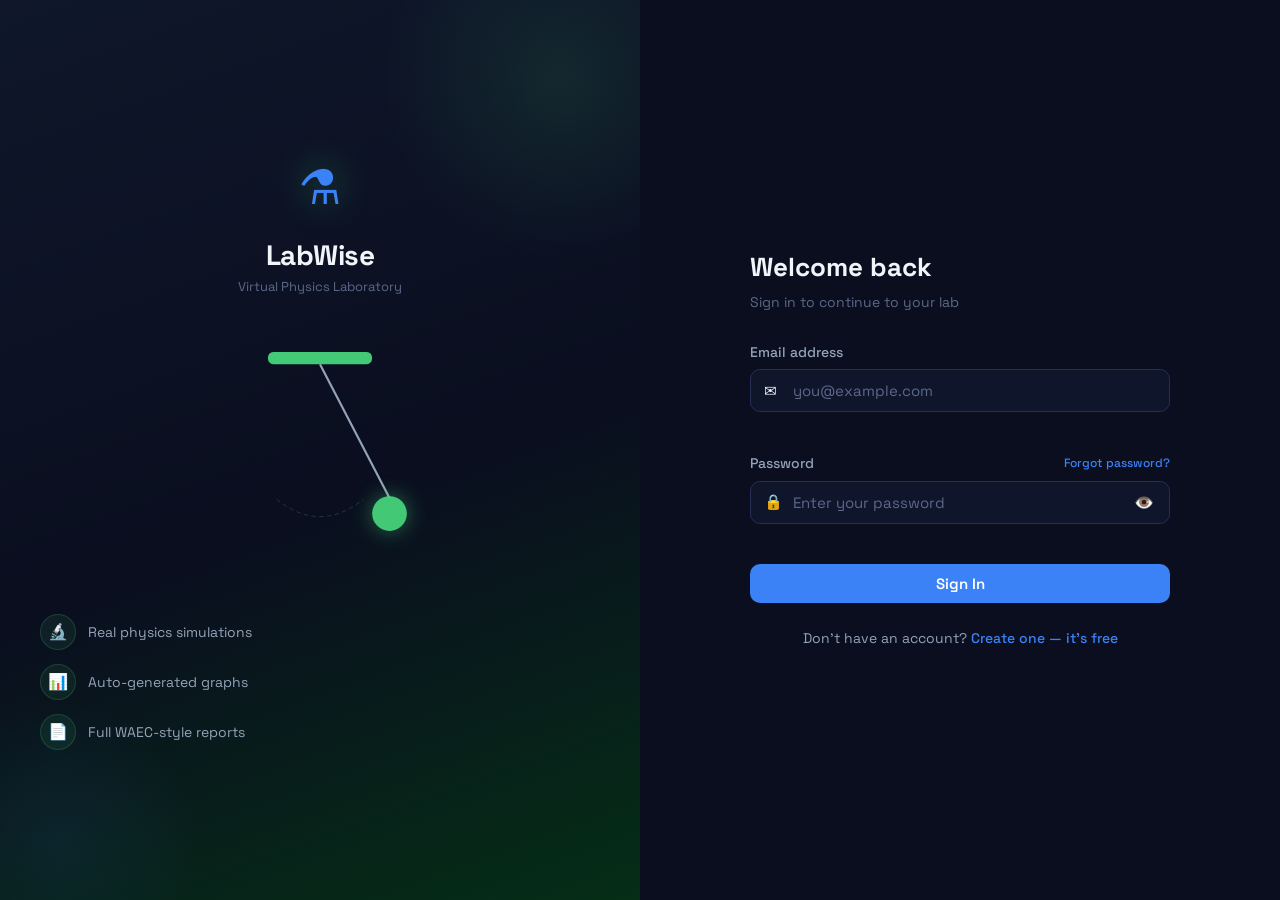
==== pages/account.html @ ffd5ac5e "frontend initial commit" ====
<!DOCTYPE html>
<html lang="en">
<head>
  <meta charset="UTF-8"/>
  <meta name="viewport" content="width=device-width, initial-scale=1.0"/>
  <title>LabWise — Account</title>
  <link rel="stylesheet" href="../css/global.css"/>
  <link rel="stylesheet" href="../css/sidebar.css"/>
  <link rel="stylesheet" href="../css/pages.css"/>
</head>
<body>

  <div class="sidebar" id="sidebar"></div>

  <div class="main-content">
    <div class="page-header">
      <h1>Account</h1>
      <p>Your profile, plan, and experiment history.</p>
    </div>

    <div class="page-content">
      <div class="settings-grid">

        <!-- Profile card -->
        <div class="profile-card">
          <div class="profile-avatar" id="profile-avatar">U</div>
          <div class="profile-name"  id="profile-name">—</div>
          <div class="profile-email" id="profile-email">—</div>
          <span class="profile-tier-badge tier-free" id="profile-tier-badge">Free</span>

          <div class="profile-stats">
            <div class="profile-stat-row">
              <span>Member since</span>
              <span id="stat-joined">—</span>
            </div>
            <div class="profile-stat-row">
              <span>Sessions this month</span>
              <span id="stat-sessions-month">—</span>
            </div>
            <div class="profile-stat-row">
              <span>Monthly limit</span>
              <span id="stat-sessions-limit">—</span>
            </div>
            <div class="profile-stat-row">
              <span>Total completed</span>
              <span id="stat-total-completed">—</span>
            </div>
          </div>

          <a href="upgrade.html" class="btn-primary btn-full"
             style="margin-top:18px;">⭐ Upgrade Plan</a>
        </div>

        <!-- Right panels -->
        <div class="settings-panels">

          <!-- Account info -->
          <div class="settings-panel">
            <h3>Account Info</h3>
            <p class="panel-desc">Your registered details.</p>
            <div class="settings-row">
              <div class="settings-row-label">
                <strong>Username</strong>
                <span id="info-username">—</span>
              </div>
            </div>
            <div class="settings-row">
              <div class="settings-row-label">
                <strong>Email</strong>
                <span id="info-email">—</span>
              </div>
            </div>
            <div class="settings-row">
              <div class="settings-row-label">
                <strong>Phone</strong>
                <span id="info-phone">Not set</span>
              </div>
            </div>
            <div class="settings-row">
              <div class="settings-row-label">
                <strong>Email verified</strong>
                <span id="info-verified">—</span>
              </div>
            </div>
          </div>

          <!-- Experiment history -->
          <div class="settings-panel">
            <h3>Experiments Done</h3>
            <p class="panel-desc">Your recent sessions.</p>
            <div class="sessions-list" id="account-sessions-list">
              <div class="sessions-empty" id="account-sessions-empty">
                No experiments yet.
              </div>
            </div>
            <a href="results.html" class="btn-secondary"
               style="margin-top:14px;">View all results →</a>
          </div>

          <!-- Help -->
          <div class="settings-panel">
            <h3>Need Help?</h3>
            <p class="panel-desc">
              Have a question or issue with LabWise? Contact support.
            </p>
            <a href="mailto:support@labwise.app" class="btn-secondary">
              ✉️ Contact Admin / Support
            </a>
          </div>

        </div>
      </div>
    </div>
  </div>

  <script src="../js/utils/storage.js"></script>
  <script src="../js/utils/router.js"></script>
  <script src="../js/api/authApi.js"></script>
  <script src="../js/api/experimentApi.js"></script>
  <script src="../js/ui/sidebar.js"></script>
  <script src="../js/ui/account.js"></script>
</body>
</html>
---- css/global.css ----
/* ============================================================
   LabWise — global.css
   CSS custom properties, reset, typography, shared components.
   Every page imports this first.
   ============================================================ */

/* ── Google Fonts ── */
@import url('https://fonts.googleapis.com/css2?family=Space+Grotesk:wght@400;500;600;700&family=JetBrains+Mono:wght@400;500;600&display=swap');

/* ── Design tokens ── */
:root {
  /* Backgrounds */
  --bg-base:        #0a0e1f;
  --bg-surface:     #0f152b;
  --bg-card:        #161e38;
  --bg-card-hover:  #1b2444;
  --bg-input:       #0f152b;

  /* Borders */
  --border:         #232f54;
  --border-focus:   #3b82f6;

  /* Text */
  --text-primary:   #f1f5f9;
  --text-secondary: #94a3b8;
  --text-muted:     #5b6889;

  /* Brand colours */
  --green:          #4ade80;
  --green-dark:     #22c55e;
  --blue:           #3b82f6;
  --blue-dark:      #2563eb;
  --cyan:           #22d3ee;
  --yellow:         #f59e0b;
  --red:            #ef4444;
  --purple:         #8b5cf6;

  /* Typography */
  --font-main:  'Space Grotesk', system-ui, sans-serif;
  --font-mono:  'JetBrains Mono', 'Courier New', monospace;

  /* Border radii */
  --radius-sm:  6px;
  --radius-md:  10px;
  --radius-lg:  16px;
  --radius-xl:  24px;

  /* Shadows */
  --shadow-sm:  0 2px 8px  rgba(0,0,0,0.30);
  --shadow-md:  0 4px 20px rgba(0,0,0,0.40);
  --shadow-lg:  0 8px 40px rgba(0,0,0,0.50);

  /* Transitions */
  --transition: 0.2s ease;
}

/* ── Reset ── */
*, *::before, *::after { box-sizing: border-box; margin: 0; padding: 0; }
html  { font-size: 16px; scroll-behavior: smooth; }
body  {
  font-family: var(--font-main);
  background: var(--bg-base);
  color: var(--text-primary);
  line-height: 1.6;
  min-height: 100vh;
}
h1, h2, h3, h4, h5 { line-height: 1.3; font-weight: 600; }
p   { color: var(--text-secondary); }
a   { color: var(--blue); text-decoration: none; }
a:hover { text-decoration: underline; }
img, svg { display: block; max-width: 100%; }
button   { cursor: pointer; font-family: var(--font-main); }
input, select, textarea { font-family: var(--font-main); }
ul, ol   { list-style: none; }

/* ── Buttons ── */
.btn-primary {
  display: inline-flex;
  align-items: center;
  justify-content: center;
  gap: 8px;
  padding: 10px 22px;
  background: var(--blue);
  color: #fff;
  border: none;
  border-radius: var(--radius-md);
  font-size: 15px;
  font-weight: 600;
  text-decoration: none;
  transition: background var(--transition), transform var(--transition), box-shadow var(--transition);
  white-space: nowrap;
}
.btn-primary:hover {
  background: var(--blue-dark);
  transform: translateY(-1px);
  box-shadow: 0 4px 16px rgba(59,130,246,0.4);
  text-decoration: none;
  color: #fff;
}
.btn-primary:active  { transform: translateY(0); }
.btn-primary:disabled { opacity: 0.5; cursor: not-allowed; transform: none; }

.btn-secondary {
  display: inline-flex;
  align-items: center;
  justify-content: center;
  gap: 8px;
  padding: 10px 20px;
  background: rgba(255,255,255,0.03);
  color: var(--text-secondary);
  border: 1px solid var(--border);
  border-radius: var(--radius-md);
  font-size: 14px;
  font-weight: 500;
  text-decoration: none;
  transition: all var(--transition);
  white-space: nowrap;
}
.btn-secondary:hover {
  background: var(--bg-card-hover);
  color: var(--text-primary);
  border-color: var(--blue);
  box-shadow: 0 0 16px rgba(59,130,246,0.15);
  text-decoration: none;
}
.btn-secondary:disabled { opacity: 0.4; cursor: not-allowed; }

.btn-danger {
  display: inline-flex;
  align-items: center;
  justify-content: center;
  gap: 8px;
  padding: 10px 20px;
  background: rgba(239,68,68,0.1);
  color: var(--red);
  border: 1px solid rgba(239,68,68,0.3);
  border-radius: var(--radius-md);
  font-size: 14px;
  font-weight: 600;
  text-decoration: none;
  transition: all var(--transition);
  white-space: nowrap;
}
.btn-danger:hover {
  background: rgba(239,68,68,0.2);
  box-shadow: 0 0 16px rgba(239,68,68,0.2);
}

.btn-full  { width: 100%; }
.btn-large { padding: 13px 28px; font-size: 16px; }

.btn-text-link {
  background: none;
  border: none;
  color: var(--text-secondary);
  font-size: 14px;
  font-weight: 500;
  padding: 0;
  cursor: pointer;
}
.btn-text-link:hover { color: var(--text-primary); }

/* ── Forms ── */
.form-group {
  display: flex;
  flex-direction: column;
  gap: 6px;
}
.form-group label {
  font-size: 14px;
  font-weight: 500;
  color: var(--text-secondary);
}
.label-row {
  display: flex;
  align-items: center;
  justify-content: space-between;
}
.link-small {
  font-size: 12px;
  color: var(--blue);
  font-weight: 500;
}
.optional-tag {
  color: var(--text-muted);
  font-size: 12px;
  font-weight: 400;
}

/* Input wrapper: icon prefix + optional toggle button */
.input-wrapper {
  position: relative;
  display: flex;
  align-items: center;
}
.input-icon {
  position: absolute;
  left: 14px;
  font-size: 15px;
  pointer-events: none;
  z-index: 1;
}

input[type="text"],
input[type="email"],
input[type="password"],
input[type="number"],
input[type="tel"],
select {
  width: 100%;
  padding: 11px 14px;
  background: var(--bg-input);
  border: 1.5px solid var(--border);
  border-radius: var(--radius-md);
  color: var(--text-primary);
  font-size: 15px;
  outline: none;
  transition: border-color var(--transition), box-shadow var(--transition);
}
input:focus, select:focus {
  border-color: var(--border-focus);
  box-shadow: 0 0 0 3px rgba(59,130,246,0.15);
}
input::placeholder { color: var(--text-muted); }
input:disabled, select:disabled { opacity: 0.5; cursor: not-allowed; }

/* Input with icon prefix: shift text right */
.input-wrapper input,
.input-wrapper select {
  padding-left: 42px;
}

.toggle-password {
  position: absolute;
  right: 12px;
  background: none;
  border: none;
  font-size: 16px;
  color: var(--text-muted);
  cursor: pointer;
  padding: 4px;
}

.field-error  { font-size: 12px; color: var(--red);   min-height: 16px; }
.field-ok     { font-size: 12px; color: var(--green);  min-height: 16px; }

.form-error {
  padding: 10px 14px;
  background: rgba(239,68,68,0.08);
  border: 1px solid rgba(239,68,68,0.25);
  border-radius: var(--radius-md);
  color: var(--red);
  font-size: 14px;
}
.form-success {
  padding: 10px 14px;
  background: rgba(74,222,128,0.08);
  border: 1px solid rgba(74,222,128,0.25);
  border-radius: var(--radius-md);
  color: var(--green);
  font-size: 14px;
}

/* Number picker (− val +) */
.number-picker {
  display: inline-flex;
  align-items: center;
  border: 1.5px solid var(--border);
  border-radius: var(--radius-md);
  overflow: hidden;
}
.picker-btn {
  width: 38px; height: 38px;
  background: var(--bg-card);
  border: none;
  color: var(--text-primary);
  font-size: 20px;
  line-height: 1;
  cursor: pointer;
  transition: background var(--transition);
  display: flex; align-items: center; justify-content: center;
}
.picker-btn:hover { background: var(--bg-card-hover); }
.picker-val {
  min-width: 48px;
  text-align: center;
  font-family: var(--font-mono);
  font-weight: 700;
  font-size: 15px;
  color: var(--text-primary);
  padding: 0 4px;
}

/* Input with unit suffix */
.input-with-unit {
  position: relative;
  display: flex;
  align-items: center;
}
.input-with-unit input { padding-right: 52px; }
.unit-label {
  position: absolute;
  right: 14px;
  font-size: 12px;
  color: var(--text-muted);
  font-family: var(--font-mono);
  pointer-events: none;
}

/* ── Tier badge ── */
.tier-tag {
  font-size: 11px;
  font-weight: 700;
  padding: 3px 10px;
  border-radius: 20px;
  text-transform: uppercase;
  letter-spacing: 0.5px;
  display: inline-block;
}
.tier-free  { background: rgba(74,222,128,0.10); color: var(--green);  }
.tier-paid  { background: rgba(245,158,11,0.10); color: var(--yellow); }
.tier-tier1 { background: rgba(59,130,246,0.10); color: var(--blue);   }
.tier-tier2 { background: rgba(34,211,238,0.10); color: var(--cyan);   }
.tier-tier3 { background: rgba(74,222,128,0.10); color: var(--green);  }

/* ── Status pill ── */
.status-pill {
  display: inline-block;
  font-size: 11px;
  font-weight: 700;
  padding: 4px 12px;
  border-radius: 20px;
}
.status-pill.completed   { background: rgba(74,222,128,0.10); color: var(--green);  }
.status-pill.in_progress { background: rgba(245,158,11,0.10); color: var(--yellow); }

/* ── Glass card ── */
.glass-card {
  background: rgba(255,255,255,0.03);
  border: 1px solid rgba(255,255,255,0.06);
  backdrop-filter: blur(12px);
  -webkit-backdrop-filter: blur(12px);
  border-radius: var(--radius-lg);
}

/* ── Shared page layout (sidebar pages) ── */
.page-header {
  padding: 28px 32px 0;
}
.page-header h1 {
  font-size: 24px;
  font-weight: 700;
  color: var(--text-primary);
}
.page-header p {
  font-size: 14px;
  color: var(--text-muted);
  margin-top: 4px;
}
.page-content {
  padding: 24px 32px 48px;
  max-width: 1200px;
}

/* ── Section header ── */
.section-header {
  display: flex;
  align-items: center;
  justify-content: space-between;
  margin-bottom: 18px;
}
.section-header h3 {
  font-size: 18px;
  font-weight: 700;
  color: var(--text-primary);
}
.section-link {
  font-size: 13px;
  font-weight: 600;
  color: var(--blue);
}

/* ── Utilities ── */
.hidden   { display: none !important; }
.mono     { font-family: var(--font-mono); }
.text-green  { color: var(--green);  }
.text-red    { color: var(--red);    }
.text-blue   { color: var(--blue);   }
.text-cyan   { color: var(--cyan);   }
.text-yellow { color: var(--yellow); }
.text-muted  { color: var(--text-muted); }
.text-center { text-align: center; }

/* ── Spinner ── */
.spinner {
  width: 20px; height: 20px;
  border: 2px solid var(--border);
  border-top-color: var(--blue);
  border-radius: 50%;
  animation: spin 0.7s linear infinite;
  display: inline-block;
}
@keyframes spin { to { transform: rotate(360deg); } }

/* ── Scrollbar ── */
::-webkit-scrollbar { width: 6px; height: 6px; }
::-webkit-scrollbar-track { background: var(--bg-surface); }
::-webkit-scrollbar-thumb { background: var(--border); border-radius: 3px; }
::-webkit-scrollbar-thumb:hover { background: var(--text-muted); }

/* ── Experiment colour backgrounds ── */
.pendulum-bg { background: linear-gradient(135deg, #052e16 0%, #14532d 100%); }
.hookes-bg   { background: linear-gradient(135deg, #082f49 0%, #0c4a6e 100%); }
.moments-bg  { background: linear-gradient(135deg, #2e1065 0%, #3b0764 100%); }

/* ── Responsive padding for small screens ── */
@media (max-width: 700px) {
  .page-header  { padding: 20px 16px 0; }
  .page-content { padding: 16px 16px 40px; }
}
---- css/sidebar.css ----
/* ============================================================
   LabWise — sidebar.css

   Persistent sidebar navigation present on every authenticated
   page. Default: 70px (icons only). Hover: 240px (icons +
   labels). Transition: 0.3s cubic-bezier.

   CRITICAL layout rule:
     <div class="sidebar" id="sidebar"></div>
     <div class="main-content">...</div>

   Both elements must be DIRECT SIBLINGS at the top level of
   <body> so the CSS sibling selector works:
     .sidebar:hover ~ .main-content { margin-left: 240px; }
   ============================================================ */

/* ── Sidebar shell ── */
.sidebar {
  position: fixed;
  top: 0;
  left: 0;
  height: 100vh;
  width: 70px;
  background: rgba(10, 14, 31, 0.92);
  backdrop-filter: blur(20px);
  -webkit-backdrop-filter: blur(20px);
  border-right: 1px solid rgba(255,255,255,0.06);
  display: flex;
  flex-direction: column;
  z-index: 1000;
  overflow: hidden;
  transition:
    width       0.3s cubic-bezier(0.4, 0, 0.2, 1),
    box-shadow  0.3s ease;
}

.sidebar:hover {
  width: 240px;
  box-shadow: 8px 0 48px rgba(59,130,246,0.15);
}

/* ── Logo / brand area ── */
.sidebar-logo {
  display: flex;
  align-items: center;
  gap: 14px;
  padding: 22px 23px;
  border-bottom: 1px solid rgba(255,255,255,0.06);
  text-decoration: none;
  white-space: nowrap;
  flex-shrink: 0;
}
.sidebar-logo:hover { text-decoration: none; }

.sidebar-logo-icon {
  font-size: 24px;
  flex-shrink: 0;
  filter: drop-shadow(0 0 8px rgba(74,222,128,0.45));
}
.sidebar-logo-text {
  font-size: 18px;
  font-weight: 700;
  color: var(--text-primary);
  opacity: 0;
  transform: translateX(-8px);
  transition: opacity 0.22s ease 0.06s, transform 0.22s ease 0.06s;
}
.sidebar:hover .sidebar-logo-text {
  opacity: 1;
  transform: translateX(0);
}

/* ── Navigation menu ── */
.sidebar-menu {
  flex: 1;
  display: flex;
  flex-direction: column;
  padding: 12px 0;
  gap: 2px;
  overflow-y: auto;
  overflow-x: hidden;
}

/* Hide scrollbar visually but keep functional */
.sidebar-menu::-webkit-scrollbar { width: 0; }

/* ── Individual menu item ── */
.sidebar-item {
  display: flex;
  align-items: center;
  gap: 16px;
  padding: 12px 23px;
  color: var(--text-secondary);
  text-decoration: none;
  white-space: nowrap;
  border-left: 3px solid transparent;
  cursor: pointer;
  position: relative;
  transition:
    background    0.2s ease,
    color         0.2s ease,
    border-color  0.2s ease,
    box-shadow    0.2s ease;
}
.sidebar-item:hover {
  background: rgba(59,130,246,0.08);
  color: var(--text-primary);
  border-left-color: rgba(59,130,246,0.3);
  text-decoration: none;
}
/* Active page highlight */
.sidebar-item.active {
  background: rgba(59,130,246,0.13);
  color: var(--blue);
  border-left-color: var(--blue);
  box-shadow: inset 0 0 28px rgba(59,130,246,0.12);
}
.sidebar-item.active .sidebar-icon {
  filter: drop-shadow(0 0 6px rgba(59,130,246,0.55));
}

/* Icon */
.sidebar-icon {
  font-size: 19px;
  flex-shrink: 0;
  width: 24px;
  text-align: center;
  transition: filter 0.2s ease;
}

/* Label — hidden until sidebar is hovered */
.sidebar-label {
  font-size: 14px;
  font-weight: 500;
  opacity: 0;
  transform: translateX(-8px);
  transition: opacity 0.2s ease 0.05s, transform 0.2s ease 0.05s;
  pointer-events: none;
}
.sidebar:hover .sidebar-label {
  opacity: 1;
  transform: translateX(0);
}

/* ── User block (avatar + name + tier) ── */
.sidebar-user {
  display: flex;
  align-items: center;
  gap: 12px;
  padding: 14px 23px;
  border-top: 1px solid rgba(255,255,255,0.06);
  white-space: nowrap;
  flex-shrink: 0;
}
.sidebar-user-avatar {
  width: 34px;
  height: 34px;
  border-radius: 50%;
  background: linear-gradient(135deg, var(--blue), var(--green-dark));
  display: flex;
  align-items: center;
  justify-content: center;
  font-weight: 700;
  font-size: 14px;
  color: #fff;
  flex-shrink: 0;
  box-shadow: 0 0 14px rgba(59,130,246,0.35);
}
.sidebar-user-info {
  opacity: 0;
  transform: translateX(-8px);
  transition: opacity 0.2s ease 0.05s, transform 0.2s ease 0.05s;
  overflow: hidden;
  min-width: 0;
}
.sidebar:hover .sidebar-user-info {
  opacity: 1;
  transform: translateX(0);
}
.sidebar-user-name {
  font-size: 13px;
  font-weight: 600;
  color: var(--text-primary);
  white-space: nowrap;
  overflow: hidden;
  text-overflow: ellipsis;
  max-width: 140px;
}
.sidebar-user-tier {
  font-size: 10px;
  font-weight: 700;
  letter-spacing: 0.5px;
  padding: 2px 8px;
  border-radius: 20px;
  display: inline-block;
  margin-top: 3px;
  text-transform: uppercase;
}
.sidebar-user-tier.tier-free  { background: rgba(148,163,184,0.12); color: var(--text-muted); }
.sidebar-user-tier.tier-tier1 { background: rgba(59,130,246,0.12);  color: var(--blue); }
.sidebar-user-tier.tier-tier2 { background: rgba(34,211,238,0.12);  color: var(--cyan); }
.sidebar-user-tier.tier-tier3 { background: rgba(74,222,128,0.12);  color: var(--green); }

/* ── Footer (logout only) ── */
.sidebar-footer {
  border-top: 1px solid rgba(255,255,255,0.06);
  padding: 8px 0;
  flex-shrink: 0;
}
.sidebar-footer .sidebar-item:hover {
  background: rgba(239,68,68,0.08);
  color: var(--red);
  border-left-color: rgba(239,68,68,0.4);
  box-shadow: inset 0 0 20px rgba(239,68,68,0.08);
}

/* ── Main content margin adjustment ── */
.main-content {
  margin-left: 70px;
  min-height: 100vh;
  transition: margin-left 0.3s cubic-bezier(0.4, 0, 0.2, 1);
}
/* Pure CSS: no JS needed to shift content on sidebar hover */
.sidebar:hover ~ .main-content {
  margin-left: 240px;
}

/* ── Mobile: sidebar stays at 60px, no expand ── */
@media (max-width: 768px) {
  .sidebar,
  .sidebar:hover {
    width: 60px;
    box-shadow: none;
  }
  .sidebar-label,
  .sidebar-logo-text,
  .sidebar-user-info {
    display: none;
  }
  .main-content,
  .sidebar:hover ~ .main-content {
    margin-left: 60px;
  }
}
---- css/pages.css ----
/* ============================================================
   LabWise — pages.css
   Shared styles for inner authenticated pages:
   Experiments, Results, Account, Settings, Upgrade.
   ============================================================ */

/* ── Tier banner ── */
.tier-banner {
  display: flex;
  align-items: center;
  justify-content: space-between;
  gap: 16px;
  padding: 16px 20px;
  border-radius: var(--radius-lg);
  background: linear-gradient(135deg,rgba(59,130,246,0.10),rgba(34,211,238,0.06));
  border: 1px solid rgba(59,130,246,0.18);
  margin-bottom: 28px;
  flex-wrap: wrap;
}
.tier-banner-text { font-size: 14px; color: var(--text-secondary); }
.tier-banner-text strong { color: var(--text-primary); }

/* ── Full experiments grid ── */
.exp-full-grid {
  display: grid;
  grid-template-columns: repeat(3,1fr);
  gap: 20px;
}
.exp-full-card {
  background: rgba(255,255,255,0.03);
  border: 1px solid rgba(255,255,255,0.06);
  border-radius: var(--radius-lg);
  overflow: hidden;
  display: flex;
  flex-direction: column;
  transition: all 0.25s ease;
  position: relative;
}
.exp-full-card:hover:not(.locked) {
  border-color: rgba(59,130,246,0.35);
  box-shadow: 0 8px 32px rgba(59,130,246,0.15);
  transform: translateY(-4px);
}
.exp-full-card-header {
  height: 140px;
  display: flex; align-items: center; justify-content: center;
  font-size: 54px;
}
.exp-full-card-body { padding: 20px; display: flex; flex-direction: column; gap: 10px; flex: 1; }
.exp-full-card-body h3 { font-size: 17px; font-weight: 700; color: var(--text-primary); }
.exp-full-card-body p  { font-size: 13px; color: var(--text-secondary); line-height: 1.5; flex: 1; }
.exp-full-formula {
  font-family: var(--font-mono);
  font-size: 13px; color: var(--cyan);
  background: rgba(34,211,238,0.06);
  border: 1px solid rgba(34,211,238,0.15);
  border-radius: var(--radius-sm);
  padding: 7px 12px; text-align: center;
}
.exp-full-card-footer {
  display: flex; align-items: center; justify-content: space-between; margin-top: 8px;
}
.exp-full-card .lock-overlay {
  position: absolute; inset: 0;
  display: flex; flex-direction: column;
  align-items: center; justify-content: center;
  gap: 10px;
  background: rgba(10,14,31,0.62);
  padding: 20px; text-align: center;
}
.lock-overlay-icon { font-size: 30px; }
.lock-overlay-text { font-size: 13px; color: var(--text-secondary); }

/* ── Results table ── */
.filter-row {
  display: flex; gap: 10px; flex-wrap: wrap; margin-bottom: 22px;
}
.filter-chip {
  padding: 7px 16px;
  border-radius: 20px;
  border: 1px solid var(--border);
  background: rgba(255,255,255,0.02);
  color: var(--text-secondary);
  font-size: 13px; font-weight: 600;
  cursor: pointer;
  transition: all var(--transition);
}
.filter-chip:hover { border-color: rgba(59,130,246,0.3); color: var(--text-primary); }
.filter-chip.active {
  background: rgba(59,130,246,0.10);
  border-color: var(--blue);
  color: var(--blue);
}
.results-wrap {
  background: rgba(255,255,255,0.03);
  border: 1px solid rgba(255,255,255,0.06);
  border-radius: var(--radius-lg);
  overflow: hidden;
}
.results-table { width: 100%; border-collapse: collapse; }
.results-table th {
  text-align: left;
  font-size: 12px; font-weight: 700;
  color: var(--text-muted);
  text-transform: uppercase;
  letter-spacing: 0.5px;
  padding: 14px 18px;
  border-bottom: 1px solid rgba(255,255,255,0.06);
}
.results-table td {
  padding: 13px 18px;
  font-size: 14px;
  color: var(--text-secondary);
  border-bottom: 1px solid rgba(255,255,255,0.04);
}
.results-table tr:last-child td { border-bottom: none; }
.results-table tr.clickable { cursor: pointer; transition: background 0.15s ease; }
.results-table tr.clickable:hover { background: rgba(59,130,246,0.05); }
.results-exp-cell { display: flex; align-items: center; gap: 10px; }
.results-icon {
  width: 32px; height: 32px;
  border-radius: var(--radius-sm);
  display: flex; align-items: center; justify-content: center;
  font-size: 15px; flex-shrink: 0;
}
.results-icon.pendulum { background: rgba(74,222,128,0.10); }
.results-icon.hookes   { background: rgba(34,211,238,0.10); }
.results-icon.moments  { background: rgba(139,92,246,0.10); }
.results-exp-name { color: var(--text-primary); font-weight: 600; }
.results-empty {
  text-align: center; padding: 60px 20px;
  color: var(--text-muted);
}
.results-empty-icon { font-size: 40px; margin-bottom: 12px; }

/* ── Settings grid ── */
.settings-grid {
  display: grid;
  grid-template-columns: 260px 1fr;
  gap: 24px;
  align-items: start;
}
.profile-card {
  background: rgba(255,255,255,0.03);
  border: 1px solid rgba(255,255,255,0.06);
  border-radius: var(--radius-lg);
  padding: 28px 22px;
  display: flex; flex-direction: column;
  align-items: center; text-align: center; gap: 6px;
}
.profile-avatar {
  width: 72px; height: 72px;
  border-radius: 50%;
  background: linear-gradient(135deg, var(--blue), var(--green-dark));
  display: flex; align-items: center; justify-content: center;
  font-size: 28px; font-weight: 700; color: #fff;
  box-shadow: 0 0 24px rgba(59,130,246,0.3);
  margin-bottom: 10px;
}
.profile-name  { font-size: 18px; font-weight: 700; color: var(--text-primary); }
.profile-email { font-size: 13px; color: var(--text-muted); }
.profile-tier-badge {
  margin-top: 10px; padding: 5px 16px;
  border-radius: 20px; font-size: 12px;
  font-weight: 700; text-transform: uppercase; letter-spacing: 0.5px;
}
.profile-tier-badge.tier-free  { background: rgba(148,163,184,0.12); color: var(--text-muted); }
.profile-tier-badge.tier-tier1 { background: rgba(59,130,246,0.12);  color: var(--blue);  }
.profile-tier-badge.tier-tier2 { background: rgba(34,211,238,0.12);  color: var(--cyan);  }
.profile-tier-badge.tier-tier3 { background: rgba(74,222,128,0.12);  color: var(--green); }
.profile-stats {
  width: 100%; margin-top: 16px;
  padding-top: 16px;
  border-top: 1px solid rgba(255,255,255,0.06);
  display: flex; flex-direction: column; gap: 10px;
}
.profile-stat-row {
  display: flex; justify-content: space-between; font-size: 13px;
}
.profile-stat-row span:first-child { color: var(--text-muted); }
.profile-stat-row span:last-child  { color: var(--text-primary); font-weight: 600; font-family: var(--font-mono); }

.settings-panels { display: flex; flex-direction: column; gap: 18px; }
.settings-panel {
  background: rgba(255,255,255,0.03);
  border: 1px solid rgba(255,255,255,0.06);
  border-radius: var(--radius-lg);
  padding: 22px 24px;
}
.settings-panel h3 { font-size: 15px; font-weight: 700; color: var(--text-primary); margin-bottom: 4px; }
.panel-desc { font-size: 12px; color: var(--text-muted); margin-bottom: 16px; }
.settings-row {
  display: flex; align-items: center; justify-content: space-between;
  padding: 12px 0;
  border-bottom: 1px solid rgba(255,255,255,0.04);
}
.settings-row:last-of-type { border-bottom: none; padding-bottom: 0; }
.settings-row-label strong { font-size: 14px; color: var(--text-primary); font-weight: 600; display: block; }
.settings-row-label span   { font-size: 12px; color: var(--text-muted); }

/* ── Toggle switch ── */
.toggle-switch { position: relative; width: 46px; height: 26px; flex-shrink: 0; }
.toggle-switch input { opacity: 0; width: 0; height: 0; }
.toggle-slider {
  position: absolute; inset: 0;
  background: var(--bg-input);
  border: 1.5px solid var(--border);
  border-radius: 26px;
  cursor: pointer;
  transition: all 0.2s ease;
}
.toggle-slider::before {
  content: '';
  position: absolute;
  width: 18px; height: 18px;
  left: 3px; top: 3px;
  background: var(--text-muted);
  border-radius: 50%;
  transition: all 0.2s ease;
}
.toggle-switch input:checked + .toggle-slider {
  background: rgba(59,130,246,0.15);
  border-color: var(--blue);
}
.toggle-switch input:checked + .toggle-slider::before {
  transform: translateX(18px);
  background: var(--blue);
  box-shadow: 0 0 8px rgba(59,130,246,0.6);
}

/* ── Theme options ── */
.theme-options { display: flex; gap: 12px; }
.theme-option {
  flex: 1; padding: 14px 10px;
  border-radius: var(--radius-md);
  border: 1.5px solid var(--border);
  text-align: center; cursor: pointer;
  transition: all var(--transition);
  font-size: 13px; font-weight: 600;
  color: var(--text-secondary);
}
.theme-option:hover { border-color: rgba(59,130,246,0.3); color: var(--text-primary); }
.theme-option.active {
  border-color: var(--blue);
  background: rgba(59,130,246,0.08);
  color: var(--blue);
  box-shadow: 0 0 16px rgba(59,130,246,0.12);
}
.theme-option-icon { font-size: 22px; margin-bottom: 6px; }

/* ── Sessions list (account page) ── */
.sessions-list { display: flex; flex-direction: column; gap: 10px; }
.session-row {
  display: flex; align-items: center; justify-content: space-between;
  padding: 12px 14px;
  background: rgba(255,255,255,0.02);
  border: 1px solid rgba(255,255,255,0.04);
  border-radius: var(--radius-md);
  font-size: 13px;
  cursor: pointer;
  transition: border-color var(--transition);
}
.session-row:hover { border-color: rgba(59,130,246,0.2); }
.session-row-left  { display: flex; align-items: center; gap: 12px; }
.session-icon {
  width: 32px; height: 32px;
  border-radius: var(--radius-sm);
  display: flex; align-items: center; justify-content: center;
  font-size: 14px;
}
.session-icon.pendulum { background: rgba(74,222,128,0.10); }
.session-icon.hookes   { background: rgba(34,211,238,0.10); }
.session-icon.moments  { background: rgba(139,92,246,0.10); }
.session-title { font-weight: 600; color: var(--text-primary); }
.session-date  { color: var(--text-muted); font-size: 11px; }
.sessions-empty {
  text-align: center; padding: 28px;
  color: var(--text-muted); font-size: 13px;
  border: 1px dashed rgba(255,255,255,0.07);
  border-radius: var(--radius-md);
}

/* ── Upgrade page ── */
.upgrade-grid {
  display: grid;
  grid-template-columns: repeat(4,1fr);
  gap: 18px;
  align-items: start;
}
.upgrade-card {
  background: rgba(255,255,255,0.03);
  border: 1px solid rgba(255,255,255,0.06);
  border-radius: var(--radius-lg);
  padding: 24px 18px;
  display: flex; flex-direction: column; gap: 14px;
  position: relative;
  transition: all var(--transition);
}
.upgrade-card.current-plan {
  border-color: rgba(74,222,128,0.35);
  box-shadow: 0 0 24px rgba(74,222,128,0.10);
}
.upgrade-card.featured {
  border-color: rgba(59,130,246,0.45);
  box-shadow: 0 12px 48px rgba(59,130,246,0.18);
  transform: translateY(-6px);
}
.upgrade-badge {
  position: absolute; top: -13px; left: 50%;
  transform: translateX(-50%);
  background: var(--blue); color: #fff;
  font-size: 11px; font-weight: 700;
  padding: 4px 14px; border-radius: 20px;
  white-space: nowrap;
}
.upgrade-current-badge {
  position: absolute; top: -13px; left: 50%;
  transform: translateX(-50%);
  background: var(--green-dark); color: #052e16;
  font-size: 11px; font-weight: 700;
  padding: 4px 14px; border-radius: 20px;
  white-space: nowrap;
}
.upgrade-card-name  { font-size: 15px; font-weight: 700; color: var(--text-primary); }
.upgrade-card-price {
  font-size: 26px; font-weight: 700;
  font-family: var(--font-mono); color: var(--text-primary);
}
.upgrade-card-price span { font-size: 13px; color: var(--text-muted); font-weight: 400; font-family: var(--font-main); }
.upgrade-divider { height: 1px; background: rgba(255,255,255,0.06); }
.upgrade-features {
  list-style: none; display: flex; flex-direction: column; gap: 9px; flex: 1;
}
.upgrade-features li { font-size: 13px; color: var(--text-secondary); display: flex; align-items: flex-start; gap: 8px; line-height: 1.4; }
.upgrade-features li.no { color: var(--text-muted); }

/* ── Danger zone ── */
.danger-panel { border-color: rgba(239,68,68,0.2); }
.danger-panel h3 { color: var(--red); }

/* ── Responsive ── */
@media (max-width:1100px) {
  .exp-full-grid   { grid-template-columns: repeat(2,1fr); }
  .upgrade-grid    { grid-template-columns: repeat(2,1fr); }
  .upgrade-card.featured { transform: none; }
  .settings-grid   { grid-template-columns: 1fr; }
}
@media (max-width:700px) {
  .exp-full-grid   { grid-template-columns: 1fr; }
  .upgrade-grid    { grid-template-columns: 1fr; }
  .filter-row      { gap: 8px; }
}
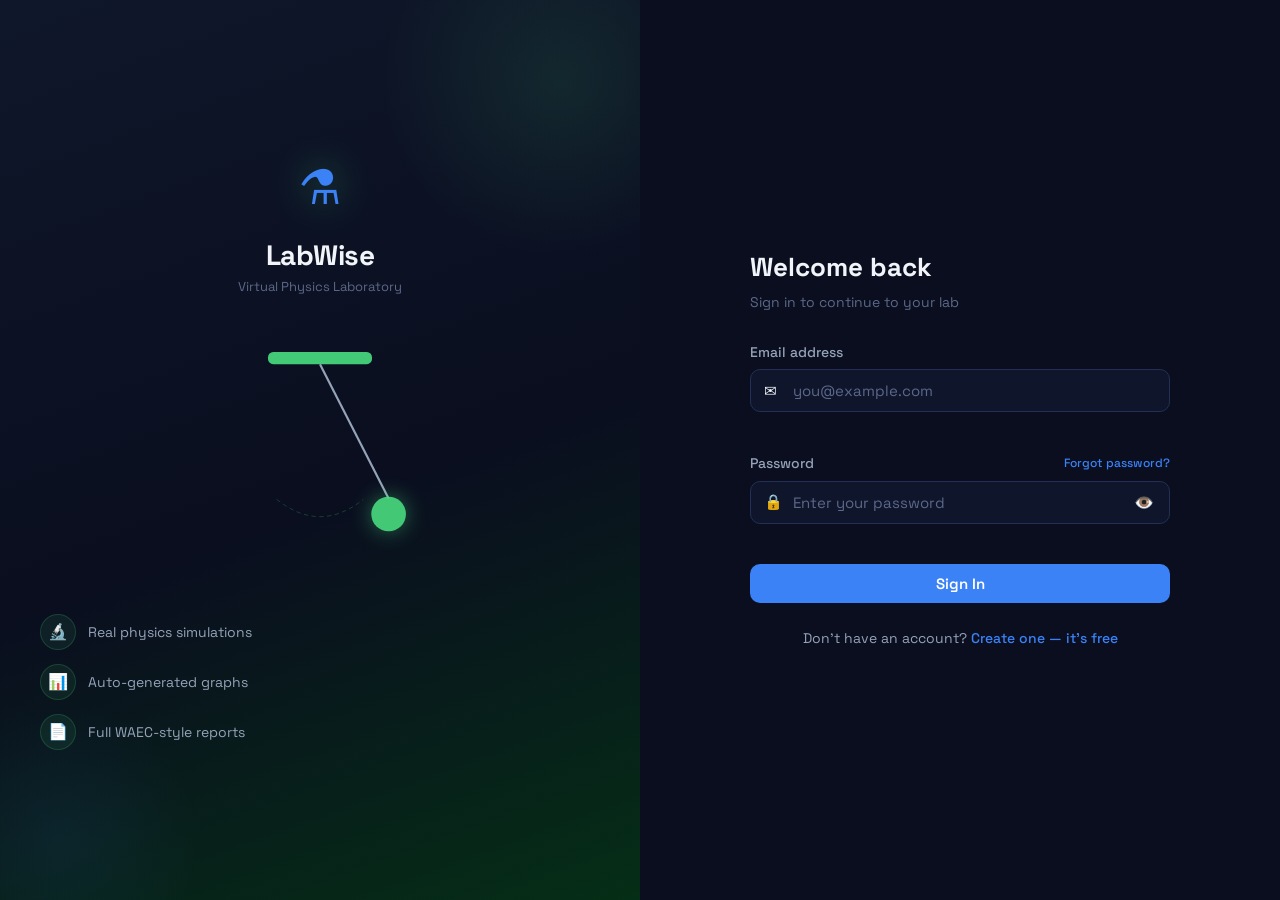
==== commit 1dbf4256: "Update account.html" ====
--- a/pages/account.html
+++ b/pages/account.html
@@ -116,6 +116,7 @@
   <script src="../js/utils/storage.js"></script>
   <script src="../js/utils/router.js"></script>
   <script src="../js/api/authApi.js"></script>
+  <script src="../js/api/userApi.js"></script>
   <script src="../js/api/experimentApi.js"></script>
   <script src="../js/ui/sidebar.js"></script>
   <script src="../js/ui/account.js"></script>
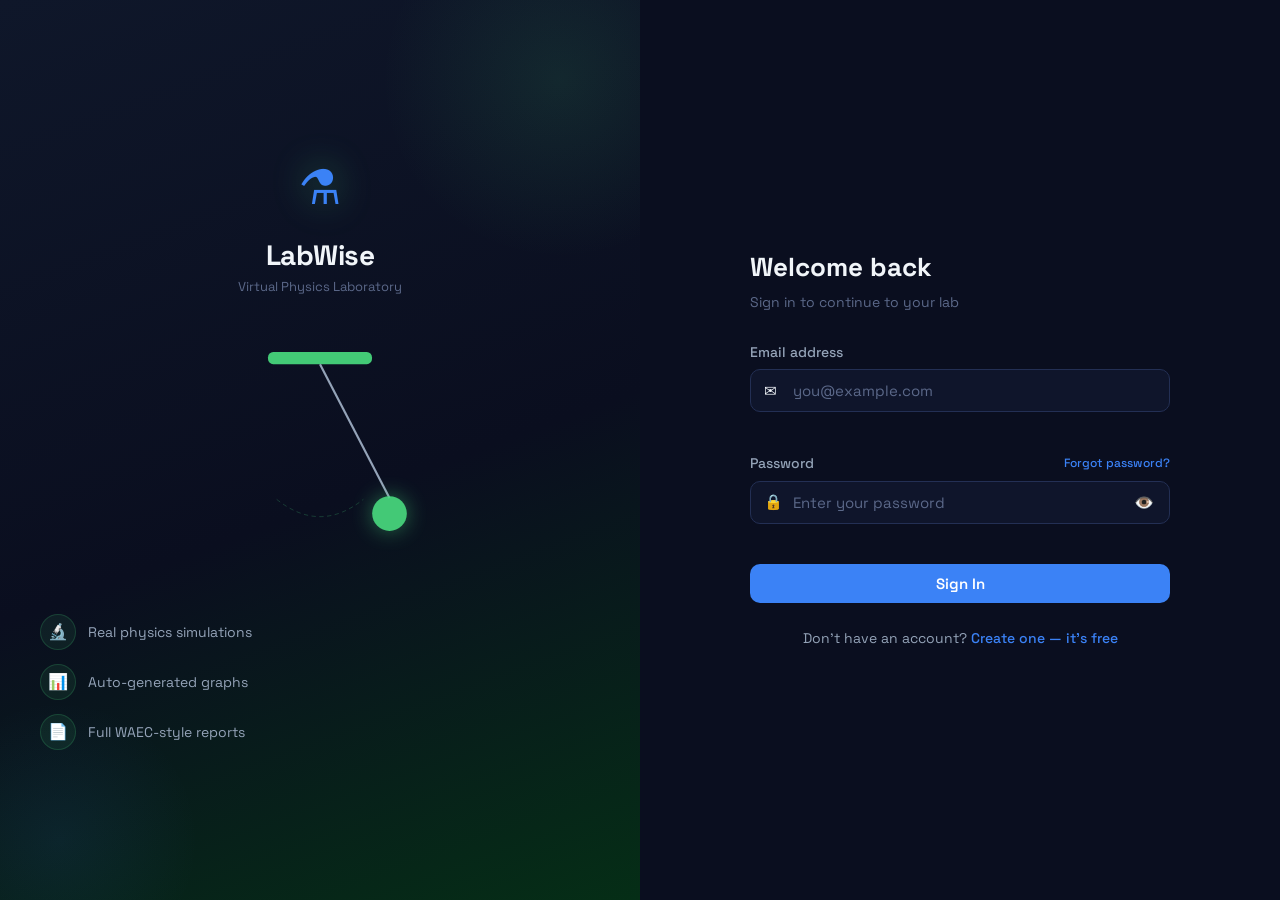
==== commit 459c25fd: "Update account.html" ====
--- a/pages/account.html
+++ b/pages/account.html
@@ -116,6 +116,7 @@
   <script src="../js/utils/storage.js"></script>
   <script src="../js/utils/router.js"></script>
   <script src="../js/api/authApi.js"></script>
+  <script>Storage.applyTheme();</script>
   <script src="../js/api/userApi.js"></script>
   <script src="../js/api/experimentApi.js"></script>
   <script src="../js/ui/sidebar.js"></script>
--- a/css/global.css
+++ b/css/global.css
@@ -7,25 +7,18 @@
 /* ── Google Fonts ── */
 @import url('https://fonts.googleapis.com/css2?family=Space+Grotesk:wght@400;500;600;700&family=JetBrains+Mono:wght@400;500;600&display=swap');
 
-/* ── Design tokens ── */
+/* ── Design tokens (Dark — default) ── */
 :root {
-  /* Backgrounds */
   --bg-base:        #0a0e1f;
   --bg-surface:     #0f152b;
   --bg-card:        #161e38;
   --bg-card-hover:  #1b2444;
   --bg-input:       #0f152b;
-
-  /* Borders */
   --border:         #232f54;
   --border-focus:   #3b82f6;
-
-  /* Text */
   --text-primary:   #f1f5f9;
   --text-secondary: #94a3b8;
   --text-muted:     #5b6889;
-
-  /* Brand colours */
   --green:          #4ade80;
   --green-dark:     #22c55e;
   --blue:           #3b82f6;
@@ -34,24 +27,33 @@
   --yellow:         #f59e0b;
   --red:            #ef4444;
   --purple:         #8b5cf6;
-
-  /* Typography */
   --font-main:  'Space Grotesk', system-ui, sans-serif;
   --font-mono:  'JetBrains Mono', 'Courier New', monospace;
-
-  /* Border radii */
   --radius-sm:  6px;
   --radius-md:  10px;
   --radius-lg:  16px;
   --radius-xl:  24px;
-
-  /* Shadows */
   --shadow-sm:  0 2px 8px  rgba(0,0,0,0.30);
   --shadow-md:  0 4px 20px rgba(0,0,0,0.40);
   --shadow-lg:  0 8px 40px rgba(0,0,0,0.50);
-
-  /* Transitions */
   --transition: 0.2s ease;
+}
+
+/* ── Light theme ── */
+[data-theme="light"] {
+  --bg-base:        #f0f4ff;
+  --bg-surface:     #ffffff;
+  --bg-card:        #ffffff;
+  --bg-card-hover:  #e8eef8;
+  --bg-input:       #ffffff;
+  --border:         #c8d4e8;
+  --border-focus:   #3b82f6;
+  --text-primary:   #0f172a;
+  --text-secondary: #475569;
+  --text-muted:     #94a3b8;
+  --shadow-sm:  0 2px 8px  rgba(0,0,0,0.08);
+  --shadow-md:  0 4px 20px rgba(0,0,0,0.12);
+  --shadow-lg:  0 8px 40px rgba(0,0,0,0.16);
 }
 
 /* ── Reset ── */
@@ -75,247 +77,120 @@
 
 /* ── Buttons ── */
 .btn-primary {
-  display: inline-flex;
-  align-items: center;
-  justify-content: center;
-  gap: 8px;
-  padding: 10px 22px;
-  background: var(--blue);
-  color: #fff;
-  border: none;
-  border-radius: var(--radius-md);
-  font-size: 15px;
-  font-weight: 600;
-  text-decoration: none;
+  display: inline-flex; align-items: center; justify-content: center;
+  gap: 8px; padding: 10px 22px; background: var(--blue); color: #fff;
+  border: none; border-radius: var(--radius-md); font-size: 15px;
+  font-weight: 600; text-decoration: none;
   transition: background var(--transition), transform var(--transition), box-shadow var(--transition);
   white-space: nowrap;
 }
 .btn-primary:hover {
-  background: var(--blue-dark);
-  transform: translateY(-1px);
-  box-shadow: 0 4px 16px rgba(59,130,246,0.4);
-  text-decoration: none;
-  color: #fff;
+  background: var(--blue-dark); transform: translateY(-1px);
+  box-shadow: 0 4px 16px rgba(59,130,246,0.4); text-decoration: none; color: #fff;
 }
 .btn-primary:active  { transform: translateY(0); }
 .btn-primary:disabled { opacity: 0.5; cursor: not-allowed; transform: none; }
 
 .btn-secondary {
-  display: inline-flex;
-  align-items: center;
-  justify-content: center;
-  gap: 8px;
-  padding: 10px 20px;
-  background: rgba(255,255,255,0.03);
-  color: var(--text-secondary);
-  border: 1px solid var(--border);
-  border-radius: var(--radius-md);
-  font-size: 14px;
-  font-weight: 500;
+  display: inline-flex; align-items: center; justify-content: center;
+  gap: 8px; padding: 10px 20px; background: rgba(255,255,255,0.03);
+  color: var(--text-secondary); border: 1px solid var(--border);
+  border-radius: var(--radius-md); font-size: 14px; font-weight: 500;
+  text-decoration: none; transition: all var(--transition); white-space: nowrap;
+}
+.btn-secondary:hover {
+  background: var(--bg-card-hover); color: var(--text-primary);
+  border-color: var(--blue); box-shadow: 0 0 16px rgba(59,130,246,0.15);
   text-decoration: none;
-  transition: all var(--transition);
-  white-space: nowrap;
-}
-.btn-secondary:hover {
-  background: var(--bg-card-hover);
-  color: var(--text-primary);
-  border-color: var(--blue);
-  box-shadow: 0 0 16px rgba(59,130,246,0.15);
-  text-decoration: none;
 }
 .btn-secondary:disabled { opacity: 0.4; cursor: not-allowed; }
 
 .btn-danger {
-  display: inline-flex;
-  align-items: center;
-  justify-content: center;
-  gap: 8px;
-  padding: 10px 20px;
-  background: rgba(239,68,68,0.1);
-  color: var(--red);
-  border: 1px solid rgba(239,68,68,0.3);
-  border-radius: var(--radius-md);
-  font-size: 14px;
-  font-weight: 600;
-  text-decoration: none;
-  transition: all var(--transition);
-  white-space: nowrap;
-}
-.btn-danger:hover {
-  background: rgba(239,68,68,0.2);
-  box-shadow: 0 0 16px rgba(239,68,68,0.2);
-}
+  display: inline-flex; align-items: center; justify-content: center;
+  gap: 8px; padding: 10px 20px; background: rgba(239,68,68,0.1);
+  color: var(--red); border: 1px solid rgba(239,68,68,0.3);
+  border-radius: var(--radius-md); font-size: 14px; font-weight: 600;
+  text-decoration: none; transition: all var(--transition); white-space: nowrap;
+}
+.btn-danger:hover { background: rgba(239,68,68,0.2); box-shadow: 0 0 16px rgba(239,68,68,0.2); }
 
 .btn-full  { width: 100%; }
 .btn-large { padding: 13px 28px; font-size: 16px; }
-
 .btn-text-link {
-  background: none;
-  border: none;
-  color: var(--text-secondary);
-  font-size: 14px;
-  font-weight: 500;
-  padding: 0;
-  cursor: pointer;
+  background: none; border: none; color: var(--text-secondary);
+  font-size: 14px; font-weight: 500; padding: 0; cursor: pointer;
 }
 .btn-text-link:hover { color: var(--text-primary); }
 
 /* ── Forms ── */
-.form-group {
-  display: flex;
-  flex-direction: column;
-  gap: 6px;
-}
-.form-group label {
-  font-size: 14px;
-  font-weight: 500;
-  color: var(--text-secondary);
-}
-.label-row {
-  display: flex;
-  align-items: center;
-  justify-content: space-between;
-}
-.link-small {
-  font-size: 12px;
-  color: var(--blue);
-  font-weight: 500;
-}
-.optional-tag {
-  color: var(--text-muted);
-  font-size: 12px;
-  font-weight: 400;
-}
-
-/* Input wrapper: icon prefix + optional toggle button */
-.input-wrapper {
-  position: relative;
-  display: flex;
-  align-items: center;
-}
-.input-icon {
-  position: absolute;
-  left: 14px;
-  font-size: 15px;
-  pointer-events: none;
-  z-index: 1;
-}
-
-input[type="text"],
-input[type="email"],
-input[type="password"],
-input[type="number"],
-input[type="tel"],
-select {
-  width: 100%;
-  padding: 11px 14px;
-  background: var(--bg-input);
-  border: 1.5px solid var(--border);
-  border-radius: var(--radius-md);
-  color: var(--text-primary);
-  font-size: 15px;
-  outline: none;
+.form-group { display: flex; flex-direction: column; gap: 6px; }
+.form-group label { font-size: 14px; font-weight: 500; color: var(--text-secondary); }
+.label-row { display: flex; align-items: center; justify-content: space-between; }
+.link-small { font-size: 12px; color: var(--blue); font-weight: 500; }
+.optional-tag { color: var(--text-muted); font-size: 12px; font-weight: 400; }
+
+.input-wrapper { position: relative; display: flex; align-items: center; }
+.input-icon { position: absolute; left: 14px; font-size: 15px; pointer-events: none; z-index: 1; }
+
+input[type="text"], input[type="email"], input[type="password"],
+input[type="number"], input[type="tel"], select {
+  width: 100%; padding: 11px 14px; background: var(--bg-input);
+  border: 1.5px solid var(--border); border-radius: var(--radius-md);
+  color: var(--text-primary); font-size: 15px; outline: none;
   transition: border-color var(--transition), box-shadow var(--transition);
 }
 input:focus, select:focus {
-  border-color: var(--border-focus);
-  box-shadow: 0 0 0 3px rgba(59,130,246,0.15);
+  border-color: var(--border-focus); box-shadow: 0 0 0 3px rgba(59,130,246,0.15);
 }
 input::placeholder { color: var(--text-muted); }
 input:disabled, select:disabled { opacity: 0.5; cursor: not-allowed; }
-
-/* Input with icon prefix: shift text right */
-.input-wrapper input,
-.input-wrapper select {
-  padding-left: 42px;
-}
+.input-wrapper input, .input-wrapper select { padding-left: 42px; }
 
 .toggle-password {
-  position: absolute;
-  right: 12px;
-  background: none;
-  border: none;
-  font-size: 16px;
-  color: var(--text-muted);
-  cursor: pointer;
-  padding: 4px;
+  position: absolute; right: 12px; background: none; border: none;
+  font-size: 16px; color: var(--text-muted); cursor: pointer; padding: 4px;
 }
 
 .field-error  { font-size: 12px; color: var(--red);   min-height: 16px; }
 .field-ok     { font-size: 12px; color: var(--green);  min-height: 16px; }
 
 .form-error {
-  padding: 10px 14px;
-  background: rgba(239,68,68,0.08);
-  border: 1px solid rgba(239,68,68,0.25);
-  border-radius: var(--radius-md);
-  color: var(--red);
-  font-size: 14px;
+  padding: 10px 14px; background: rgba(239,68,68,0.08);
+  border: 1px solid rgba(239,68,68,0.25); border-radius: var(--radius-md);
+  color: var(--red); font-size: 14px;
 }
 .form-success {
-  padding: 10px 14px;
-  background: rgba(74,222,128,0.08);
-  border: 1px solid rgba(74,222,128,0.25);
-  border-radius: var(--radius-md);
-  color: var(--green);
-  font-size: 14px;
-}
-
-/* Number picker (− val +) */
+  padding: 10px 14px; background: rgba(74,222,128,0.08);
+  border: 1px solid rgba(74,222,128,0.25); border-radius: var(--radius-md);
+  color: var(--green); font-size: 14px;
+}
+
 .number-picker {
-  display: inline-flex;
-  align-items: center;
-  border: 1.5px solid var(--border);
-  border-radius: var(--radius-md);
-  overflow: hidden;
+  display: inline-flex; align-items: center;
+  border: 1.5px solid var(--border); border-radius: var(--radius-md); overflow: hidden;
 }
 .picker-btn {
-  width: 38px; height: 38px;
-  background: var(--bg-card);
-  border: none;
-  color: var(--text-primary);
-  font-size: 20px;
-  line-height: 1;
-  cursor: pointer;
-  transition: background var(--transition);
-  display: flex; align-items: center; justify-content: center;
+  width: 38px; height: 38px; background: var(--bg-card); border: none;
+  color: var(--text-primary); font-size: 20px; line-height: 1; cursor: pointer;
+  transition: background var(--transition); display: flex; align-items: center; justify-content: center;
 }
 .picker-btn:hover { background: var(--bg-card-hover); }
 .picker-val {
-  min-width: 48px;
-  text-align: center;
-  font-family: var(--font-mono);
-  font-weight: 700;
-  font-size: 15px;
-  color: var(--text-primary);
-  padding: 0 4px;
-}
-
-/* Input with unit suffix */
-.input-with-unit {
-  position: relative;
-  display: flex;
-  align-items: center;
-}
+  min-width: 48px; text-align: center; font-family: var(--font-mono);
+  font-weight: 700; font-size: 15px; color: var(--text-primary); padding: 0 4px;
+}
+
+.input-with-unit { position: relative; display: flex; align-items: center; }
 .input-with-unit input { padding-right: 52px; }
 .unit-label {
-  position: absolute;
-  right: 14px;
-  font-size: 12px;
-  color: var(--text-muted);
-  font-family: var(--font-mono);
-  pointer-events: none;
+  position: absolute; right: 14px; font-size: 12px;
+  color: var(--text-muted); font-family: var(--font-mono); pointer-events: none;
 }
 
 /* ── Tier badge ── */
 .tier-tag {
-  font-size: 11px;
-  font-weight: 700;
-  padding: 3px 10px;
-  border-radius: 20px;
-  text-transform: uppercase;
-  letter-spacing: 0.5px;
-  display: inline-block;
+  font-size: 11px; font-weight: 700; padding: 3px 10px;
+  border-radius: 20px; text-transform: uppercase; letter-spacing: 0.5px; display: inline-block;
 }
 .tier-free  { background: rgba(74,222,128,0.10); color: var(--green);  }
 .tier-paid  { background: rgba(245,158,11,0.10); color: var(--yellow); }
@@ -324,61 +199,25 @@
 .tier-tier3 { background: rgba(74,222,128,0.10); color: var(--green);  }
 
 /* ── Status pill ── */
-.status-pill {
-  display: inline-block;
-  font-size: 11px;
-  font-weight: 700;
-  padding: 4px 12px;
-  border-radius: 20px;
-}
+.status-pill { display: inline-block; font-size: 11px; font-weight: 700; padding: 4px 12px; border-radius: 20px; }
 .status-pill.completed   { background: rgba(74,222,128,0.10); color: var(--green);  }
 .status-pill.in_progress { background: rgba(245,158,11,0.10); color: var(--yellow); }
 
 /* ── Glass card ── */
 .glass-card {
-  background: rgba(255,255,255,0.03);
-  border: 1px solid rgba(255,255,255,0.06);
-  backdrop-filter: blur(12px);
-  -webkit-backdrop-filter: blur(12px);
-  border-radius: var(--radius-lg);
-}
-
-/* ── Shared page layout (sidebar pages) ── */
-.page-header {
-  padding: 28px 32px 0;
-}
-.page-header h1 {
-  font-size: 24px;
-  font-weight: 700;
-  color: var(--text-primary);
-}
-.page-header p {
-  font-size: 14px;
-  color: var(--text-muted);
-  margin-top: 4px;
-}
-.page-content {
-  padding: 24px 32px 48px;
-  max-width: 1200px;
-}
-
-/* ── Section header ── */
-.section-header {
-  display: flex;
-  align-items: center;
-  justify-content: space-between;
-  margin-bottom: 18px;
-}
-.section-header h3 {
-  font-size: 18px;
-  font-weight: 700;
-  color: var(--text-primary);
-}
-.section-link {
-  font-size: 13px;
-  font-weight: 600;
-  color: var(--blue);
-}
+  background: rgba(255,255,255,0.03); border: 1px solid rgba(255,255,255,0.06);
+  backdrop-filter: blur(12px); -webkit-backdrop-filter: blur(12px); border-radius: var(--radius-lg);
+}
+
+/* ── Shared page layout ── */
+.page-header { padding: 28px 32px 0; }
+.page-header h1 { font-size: 24px; font-weight: 700; color: var(--text-primary); }
+.page-header p { font-size: 14px; color: var(--text-muted); margin-top: 4px; }
+.page-content { padding: 24px 32px 48px; max-width: 1200px; }
+
+.section-header { display: flex; align-items: center; justify-content: space-between; margin-bottom: 18px; }
+.section-header h3 { font-size: 18px; font-weight: 700; color: var(--text-primary); }
+.section-link { font-size: 13px; font-weight: 600; color: var(--blue); }
 
 /* ── Utilities ── */
 .hidden   { display: none !important; }
@@ -393,12 +232,9 @@
 
 /* ── Spinner ── */
 .spinner {
-  width: 20px; height: 20px;
-  border: 2px solid var(--border);
-  border-top-color: var(--blue);
-  border-radius: 50%;
-  animation: spin 0.7s linear infinite;
-  display: inline-block;
+  width: 20px; height: 20px; border: 2px solid var(--border);
+  border-top-color: var(--blue); border-radius: 50%;
+  animation: spin 0.7s linear infinite; display: inline-block;
 }
 @keyframes spin { to { transform: rotate(360deg); } }
 
@@ -413,8 +249,8 @@
 .hookes-bg   { background: linear-gradient(135deg, #082f49 0%, #0c4a6e 100%); }
 .moments-bg  { background: linear-gradient(135deg, #2e1065 0%, #3b0764 100%); }
 
-/* ── Responsive padding for small screens ── */
+/* ── Responsive ── */
 @media (max-width: 700px) {
   .page-header  { padding: 20px 16px 0; }
   .page-content { padding: 16px 16px 40px; }
-}
+             }
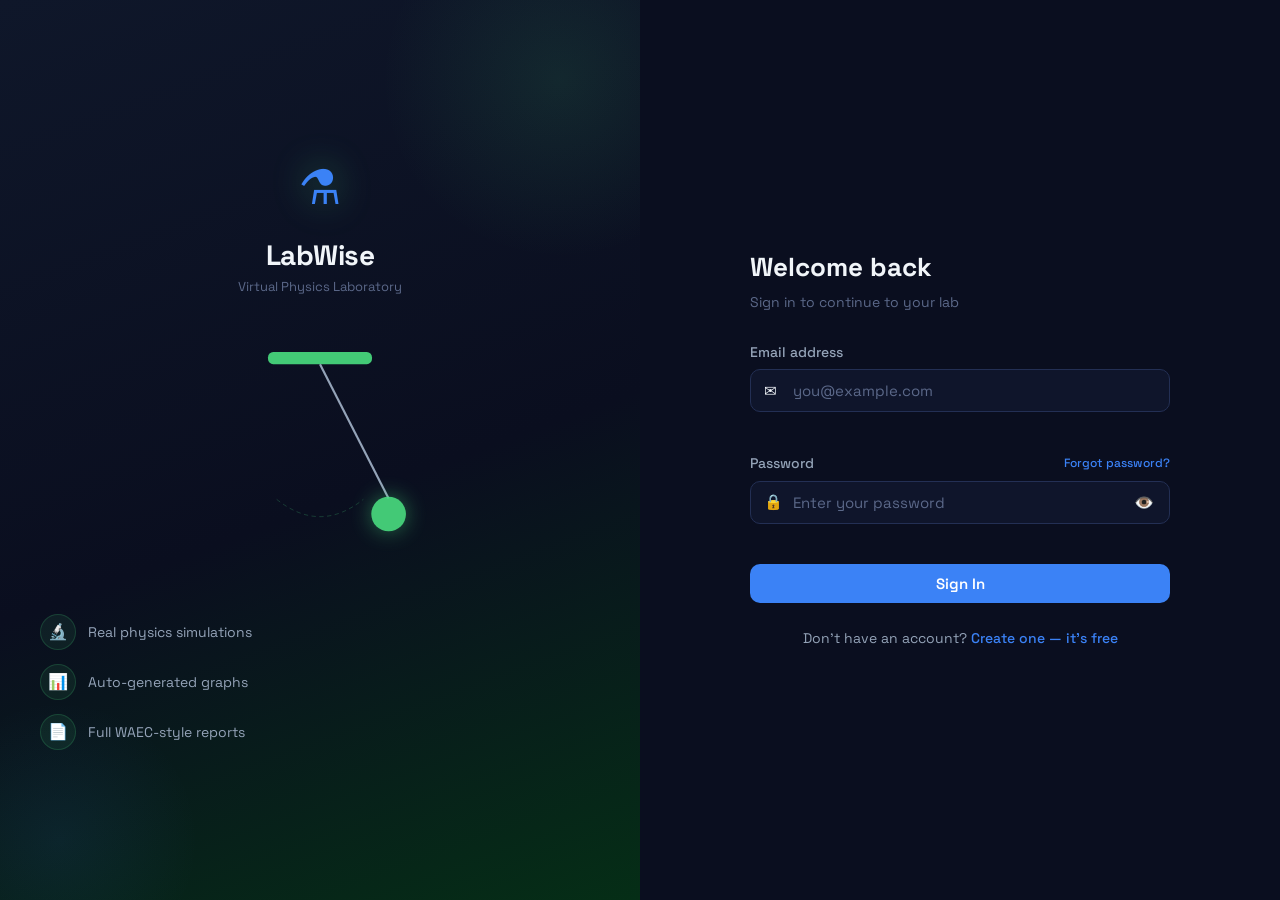
==== commit 5ad3bb97: "Update account.html" ====
--- a/pages/account.html
+++ b/pages/account.html
@@ -114,9 +114,9 @@
   </div>
 
   <script src="../js/utils/storage.js"></script>
+  <script>Storage.applyTheme();</script>
   <script src="../js/utils/router.js"></script>
   <script src="../js/api/authApi.js"></script>
-  <script>Storage.applyTheme();</script>
   <script src="../js/api/userApi.js"></script>
   <script src="../js/api/experimentApi.js"></script>
   <script src="../js/ui/sidebar.js"></script>
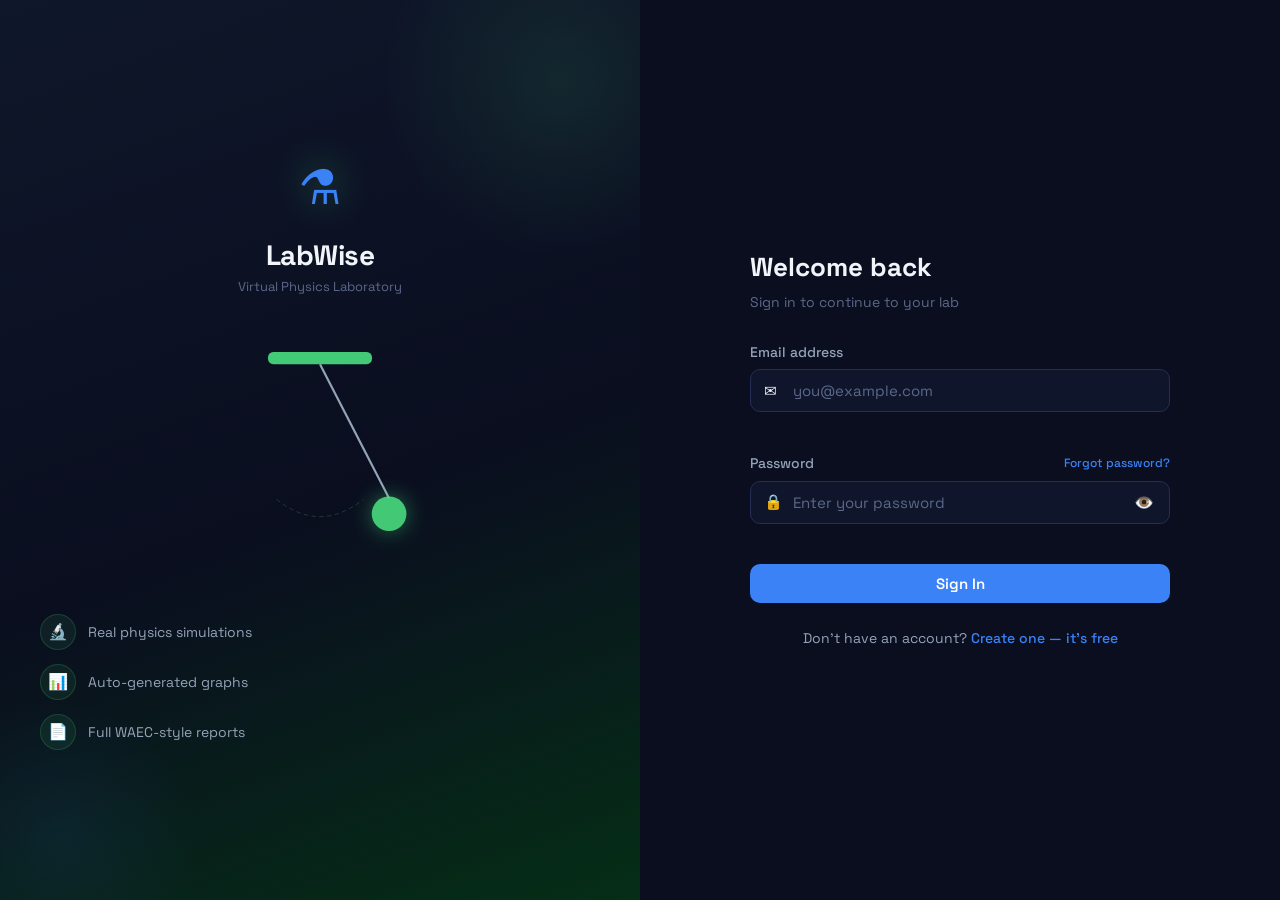
==== commit a23fb605: "Update account.html" ====
--- a/pages/account.html
+++ b/pages/account.html
@@ -7,6 +7,49 @@
   <link rel="stylesheet" href="../css/global.css"/>
   <link rel="stylesheet" href="../css/sidebar.css"/>
   <link rel="stylesheet" href="../css/pages.css"/>
+  <script src="../js/utils/storage.js"></script>
+  <script>
+    (function() {
+      const raw = localStorage.getItem('lw_user');
+      try {
+        const user = raw ? JSON.parse(raw) : null;
+        const theme = user?.theme || 'dark';
+        if (theme === 'light') {
+          document.documentElement.setAttribute('data-theme', 'light');
+        } else if (theme === 'system') {
+          const prefersDark = window.matchMedia('(prefers-color-scheme: dark)').matches;
+          document.documentElement.setAttribute('data-theme', prefersDark ? 'dark' : 'light');
+        }
+      } catch(e) {}
+    })();
+  </script>
+  <style>
+    .profile-avatar-wrap {
+      position: relative;
+      display: inline-block;
+      margin-bottom: 12px;
+    }
+    .profile-avatar-img {
+      width: 80px; height: 80px;
+      border-radius: 50%;
+      object-fit: cover;
+      border: 3px solid var(--border);
+    }
+    .avatar-edit-btn {
+      position: absolute;
+      bottom: 0; right: 0;
+      background: var(--blue);
+      color: #fff;
+      border: none;
+      border-radius: 50%;
+      width: 26px; height: 26px;
+      font-size: 13px;
+      cursor: pointer;
+      display: flex; align-items: center; justify-content: center;
+    }
+    #avatar-input { display: none; }
+    .avatar-msg { font-size: 12px; margin-top: 6px; min-height: 16px; }
+  </style>
 </head>
 <body>
 
@@ -23,7 +66,13 @@
 
         <!-- Profile card -->
         <div class="profile-card">
-          <div class="profile-avatar" id="profile-avatar">U</div>
+          <div class="profile-avatar-wrap">
+            <img src="" alt="Avatar" class="profile-avatar-img hidden" id="profile-avatar-img"/>
+            <div class="profile-avatar" id="profile-avatar">U</div>
+            <button class="avatar-edit-btn" id="avatar-edit-btn" title="Change photo">✏️</button>
+            <input type="file" id="avatar-input" accept="image/*"/>
+          </div>
+          <div class="avatar-msg text-muted" id="avatar-msg"></div>
           <div class="profile-name"  id="profile-name">—</div>
           <div class="profile-email" id="profile-email">—</div>
           <span class="profile-tier-badge tier-free" id="profile-tier-badge">Free</span>
@@ -113,13 +162,12 @@
     </div>
   </div>
 
-  <script src="../js/utils/storage.js"></script>
-  <script>Storage.applyTheme();</script>
   <script src="../js/utils/router.js"></script>
+  <script src="../js/utils/validator.js"></script>
   <script src="../js/api/authApi.js"></script>
   <script src="../js/api/userApi.js"></script>
   <script src="../js/api/experimentApi.js"></script>
   <script src="../js/ui/sidebar.js"></script>
   <script src="../js/ui/account.js"></script>
 </body>
-</html>
+</html> 
--- a/css/global.css
+++ b/css/global.css
@@ -253,4 +253,4 @@
 @media (max-width: 700px) {
   .page-header  { padding: 20px 16px 0; }
   .page-content { padding: 16px 16px 40px; }
-             }
+              }
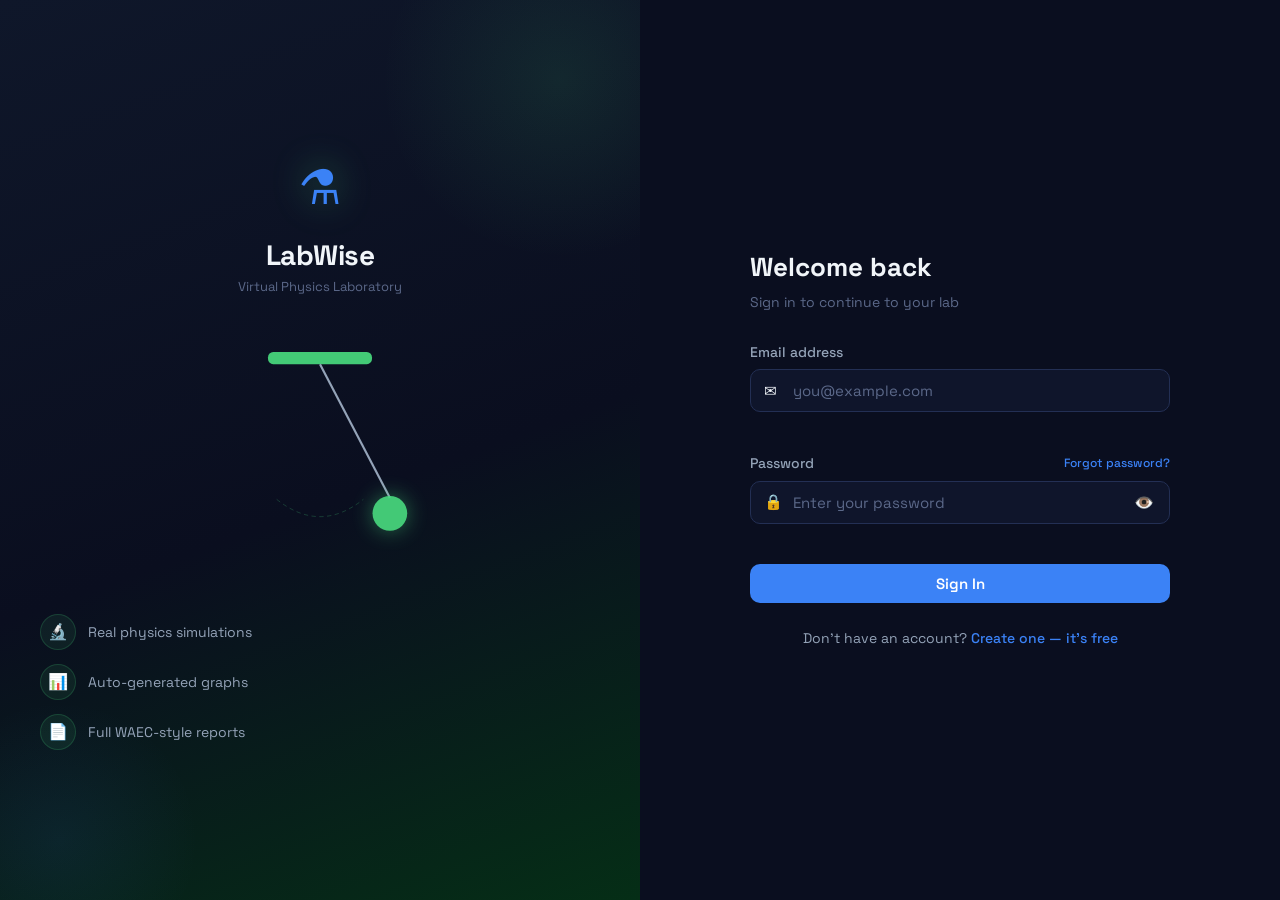
==== commit df8c27fc: "Update account.html" ====
--- a/pages/account.html
+++ b/pages/account.html
@@ -152,7 +152,7 @@
             <p class="panel-desc">
               Have a question or issue with LabWise? Contact support.
             </p>
-            <a href="mailto:support@labwise.app" class="btn-secondary">
+            <a href="mailto:support.labwise@gmail.com" class="btn-secondary">
               ✉️ Contact Admin / Support
             </a>
           </div>
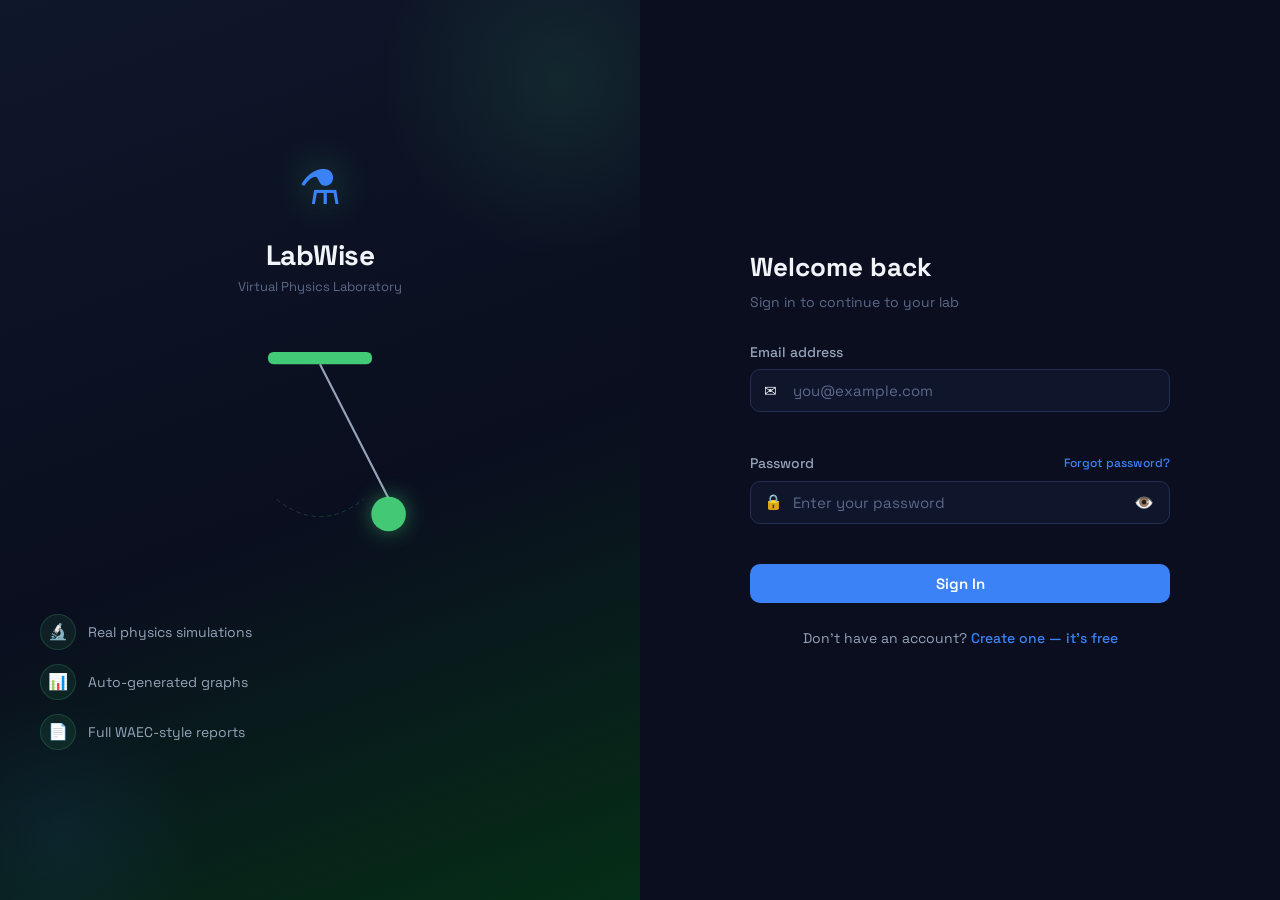
==== commit 562d4a7a: "Update account.html" ====
--- a/pages/account.html
+++ b/pages/account.html
@@ -155,6 +155,9 @@
             <a href="mailto:support.labwise@gmail.com" class="btn-secondary">
               ✉️ Contact Admin / Support
             </a>
+            <a href="https://wa.me/2347041344892" class="btn-secondary">
+              Message Admin / Support
+            </a>
           </div>
 
         </div>
--- a/css/sidebar.css
+++ b/css/sidebar.css
@@ -1,27 +1,16 @@
 /* ============================================================
    LabWise — sidebar.css
-
-   Persistent sidebar navigation present on every authenticated
-   page. Default: 70px (icons only). Hover: 240px (icons +
-   labels). Transition: 0.3s cubic-bezier.
-
-   CRITICAL layout rule:
-     <div class="sidebar" id="sidebar"></div>
-     <div class="main-content">...</div>
-
-   Both elements must be DIRECT SIBLINGS at the top level of
-   <body> so the CSS sibling selector works:
-     .sidebar:hover ~ .main-content { margin-left: 240px; }
+   Desktop: 70px collapsed → 240px on hover
+   Mobile:  hidden by default → slides in via hamburger button
    ============================================================ */
 
 /* ── Sidebar shell ── */
 .sidebar {
   position: fixed;
-  top: 0;
-  left: 0;
+  top: 0; left: 0;
   height: 100vh;
   width: 70px;
-  background: rgba(10, 14, 31, 0.92);
+  background: rgba(10, 14, 31, 0.96);
   backdrop-filter: blur(20px);
   -webkit-backdrop-filter: blur(20px);
   border-right: 1px solid rgba(255,255,255,0.06);
@@ -29,17 +18,14 @@
   flex-direction: column;
   z-index: 1000;
   overflow: hidden;
-  transition:
-    width       0.3s cubic-bezier(0.4, 0, 0.2, 1),
-    box-shadow  0.3s ease;
-}
-
+  transition: width 0.3s cubic-bezier(0.4,0,0.2,1), box-shadow 0.3s ease;
+}
 .sidebar:hover {
   width: 240px;
   box-shadow: 8px 0 48px rgba(59,130,246,0.15);
 }
 
-/* ── Logo / brand area ── */
+/* ── Logo ── */
 .sidebar-logo {
   display: flex;
   align-items: center;
@@ -51,11 +37,9 @@
   flex-shrink: 0;
 }
 .sidebar-logo:hover { text-decoration: none; }
-
 .sidebar-logo-icon {
-  font-size: 24px;
-  flex-shrink: 0;
-  filter: drop-shadow(0 0 8px rgba(74,222,128,0.45));
+  flex-shrink: 0;
+  width: 24px; height: 24px;
 }
 .sidebar-logo-text {
   font-size: 18px;
@@ -70,7 +54,7 @@
   transform: translateX(0);
 }
 
-/* ── Navigation menu ── */
+/* ── Nav menu ── */
 .sidebar-menu {
   flex: 1;
   display: flex;
@@ -80,27 +64,20 @@
   overflow-y: auto;
   overflow-x: hidden;
 }
-
-/* Hide scrollbar visually but keep functional */
 .sidebar-menu::-webkit-scrollbar { width: 0; }
 
-/* ── Individual menu item ── */
+/* ── Menu item ── */
 .sidebar-item {
   display: flex;
   align-items: center;
   gap: 16px;
-  padding: 12px 23px;
+  padding: 13px 23px;
   color: var(--text-secondary);
   text-decoration: none;
   white-space: nowrap;
   border-left: 3px solid transparent;
   cursor: pointer;
-  position: relative;
-  transition:
-    background    0.2s ease,
-    color         0.2s ease,
-    border-color  0.2s ease,
-    box-shadow    0.2s ease;
+  transition: background 0.2s, color 0.2s, border-color 0.2s;
 }
 .sidebar-item:hover {
   background: rgba(59,130,246,0.08);
@@ -108,27 +85,32 @@
   border-left-color: rgba(59,130,246,0.3);
   text-decoration: none;
 }
-/* Active page highlight */
 .sidebar-item.active {
   background: rgba(59,130,246,0.13);
   color: var(--blue);
   border-left-color: var(--blue);
   box-shadow: inset 0 0 28px rgba(59,130,246,0.12);
 }
-.sidebar-item.active .sidebar-icon {
-  filter: drop-shadow(0 0 6px rgba(59,130,246,0.55));
-}
-
-/* Icon */
+.sidebar-item.active .sidebar-icon svg { color: var(--blue); }
+
+/* ── Icon ── */
 .sidebar-icon {
-  font-size: 19px;
-  flex-shrink: 0;
-  width: 24px;
-  text-align: center;
-  transition: filter 0.2s ease;
-}
-
-/* Label — hidden until sidebar is hovered */
+  flex-shrink: 0;
+  width: 24px; height: 24px;
+  display: flex;
+  align-items: center;
+  justify-content: center;
+}
+.sidebar-icon svg {
+  width: 20px; height: 20px;
+  stroke: currentColor;
+  fill: none;
+  stroke-width: 1.8;
+  stroke-linecap: round;
+  stroke-linejoin: round;
+}
+
+/* ── Label ── */
 .sidebar-label {
   font-size: 14px;
   font-weight: 500;
@@ -142,7 +124,7 @@
   transform: translateX(0);
 }
 
-/* ── User block (avatar + name + tier) ── */
+/* ── User block ── */
 .sidebar-user {
   display: flex;
   align-items: center;
@@ -153,16 +135,11 @@
   flex-shrink: 0;
 }
 .sidebar-user-avatar {
-  width: 34px;
-  height: 34px;
+  width: 34px; height: 34px;
   border-radius: 50%;
   background: linear-gradient(135deg, var(--blue), var(--green-dark));
-  display: flex;
-  align-items: center;
-  justify-content: center;
-  font-weight: 700;
-  font-size: 14px;
-  color: #fff;
+  display: flex; align-items: center; justify-content: center;
+  font-weight: 700; font-size: 14px; color: #fff;
   flex-shrink: 0;
   box-shadow: 0 0 14px rgba(59,130,246,0.35);
 }
@@ -170,75 +147,116 @@
   opacity: 0;
   transform: translateX(-8px);
   transition: opacity 0.2s ease 0.05s, transform 0.2s ease 0.05s;
-  overflow: hidden;
-  min-width: 0;
-}
-.sidebar:hover .sidebar-user-info {
-  opacity: 1;
-  transform: translateX(0);
-}
+  overflow: hidden; min-width: 0;
+}
+.sidebar:hover .sidebar-user-info { opacity: 1; transform: translateX(0); }
 .sidebar-user-name {
-  font-size: 13px;
-  font-weight: 600;
+  font-size: 13px; font-weight: 600;
   color: var(--text-primary);
-  white-space: nowrap;
-  overflow: hidden;
-  text-overflow: ellipsis;
+  white-space: nowrap; overflow: hidden; text-overflow: ellipsis;
   max-width: 140px;
 }
 .sidebar-user-tier {
-  font-size: 10px;
-  font-weight: 700;
-  letter-spacing: 0.5px;
-  padding: 2px 8px;
-  border-radius: 20px;
-  display: inline-block;
-  margin-top: 3px;
-  text-transform: uppercase;
+  font-size: 10px; font-weight: 700;
+  letter-spacing: 0.5px; padding: 2px 8px;
+  border-radius: 20px; display: inline-block;
+  margin-top: 3px; text-transform: uppercase;
 }
 .sidebar-user-tier.tier-free  { background: rgba(148,163,184,0.12); color: var(--text-muted); }
 .sidebar-user-tier.tier-tier1 { background: rgba(59,130,246,0.12);  color: var(--blue); }
 .sidebar-user-tier.tier-tier2 { background: rgba(34,211,238,0.12);  color: var(--cyan); }
 .sidebar-user-tier.tier-tier3 { background: rgba(74,222,128,0.12);  color: var(--green); }
 
-/* ── Footer (logout only) ── */
+/* ── Footer ── */
 .sidebar-footer {
   border-top: 1px solid rgba(255,255,255,0.06);
-  padding: 8px 0;
-  flex-shrink: 0;
+  padding: 8px 0; flex-shrink: 0;
 }
 .sidebar-footer .sidebar-item:hover {
   background: rgba(239,68,68,0.08);
   color: var(--red);
   border-left-color: rgba(239,68,68,0.4);
-  box-shadow: inset 0 0 20px rgba(239,68,68,0.08);
-}
-
-/* ── Main content margin adjustment ── */
+}
+
+/* ── Main content margin ── */
 .main-content {
   margin-left: 70px;
   min-height: 100vh;
-  transition: margin-left 0.3s cubic-bezier(0.4, 0, 0.2, 1);
-}
-/* Pure CSS: no JS needed to shift content on sidebar hover */
-.sidebar:hover ~ .main-content {
-  margin-left: 240px;
-}
-
-/* ── Mobile: sidebar stays at 60px, no expand ── */
+  transition: margin-left 0.3s cubic-bezier(0.4,0,0.2,1);
+}
+.sidebar:hover ~ .main-content { margin-left: 240px; }
+
+/* ── Hamburger button (mobile only) ── */
+.hamburger-btn {
+  display: none;
+  position: fixed;
+  top: 14px; left: 14px;
+  z-index: 1100;
+  background: var(--bg-card);
+  border: 1px solid var(--border);
+  border-radius: var(--radius-md);
+  width: 42px; height: 42px;
+  align-items: center; justify-content: center;
+  cursor: pointer;
+  box-shadow: var(--shadow-sm);
+}
+.hamburger-btn svg {
+  width: 22px; height: 22px;
+  stroke: var(--text-primary);
+  fill: none;
+  stroke-width: 2;
+  stroke-linecap: round;
+}
+
+/* ── Overlay (mobile) ── */
+.sidebar-overlay {
+  display: none;
+  position: fixed;
+  inset: 0;
+  background: rgba(0,0,0,0.6);
+  z-index: 999;
+  backdrop-filter: blur(2px);
+}
+
+/* ── MOBILE styles ── */
 @media (max-width: 768px) {
-  .sidebar,
+
+  /* Hide desktop sidebar completely */
+  .sidebar {
+    width: 260px;
+    left: -260px;
+    transition: left 0.3s cubic-bezier(0.4,0,0.2,1), box-shadow 0.3s ease;
+  }
   .sidebar:hover {
-    width: 60px;
+    width: 260px;
+    left: -260px;
     box-shadow: none;
   }
+
+  /* Show sidebar when open */
+  .sidebar.mobile-open {
+    left: 0 !important;
+    box-shadow: 8px 0 48px rgba(0,0,0,0.5) !important;
+  }
+
+  /* Always show labels on mobile */
   .sidebar-label,
   .sidebar-logo-text,
   .sidebar-user-info {
-    display: none;
-  }
+    opacity: 1 !important;
+    transform: translateX(0) !important;
+  }
+
+  /* Show hamburger */
+  .hamburger-btn { display: flex; }
+
+  /* Show overlay when open */
+  .sidebar-overlay.visible { display: block; }
+
+  /* Main content full width */
   .main-content,
   .sidebar:hover ~ .main-content {
-    margin-left: 60px;
-  }
-}
+    margin-left: 0;
+    padding-top: 64px;
+  }
+   }
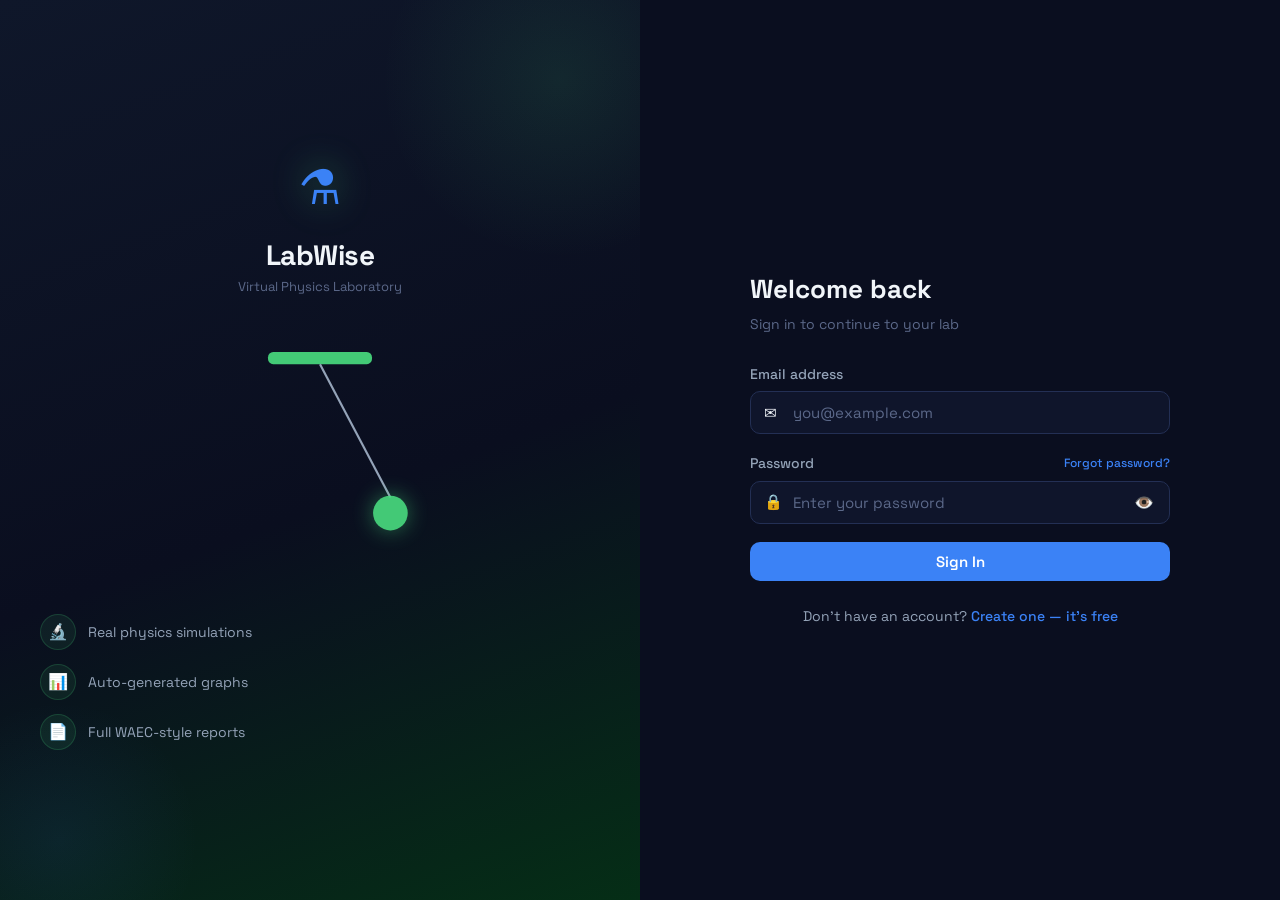
==== commit 9b3f7dd5: "Add favicon link to account page" ====
--- a/pages/account.html
+++ b/pages/account.html
@@ -4,6 +4,7 @@
   <meta charset="UTF-8"/>
   <meta name="viewport" content="width=device-width, initial-scale=1.0"/>
   <title>LabWise — Account</title>
+  <link rel="icon" type="image/png" href="../favicon.png">
   <link rel="stylesheet" href="../css/global.css"/>
   <link rel="stylesheet" href="../css/sidebar.css"/>
   <link rel="stylesheet" href="../css/pages.css"/>
